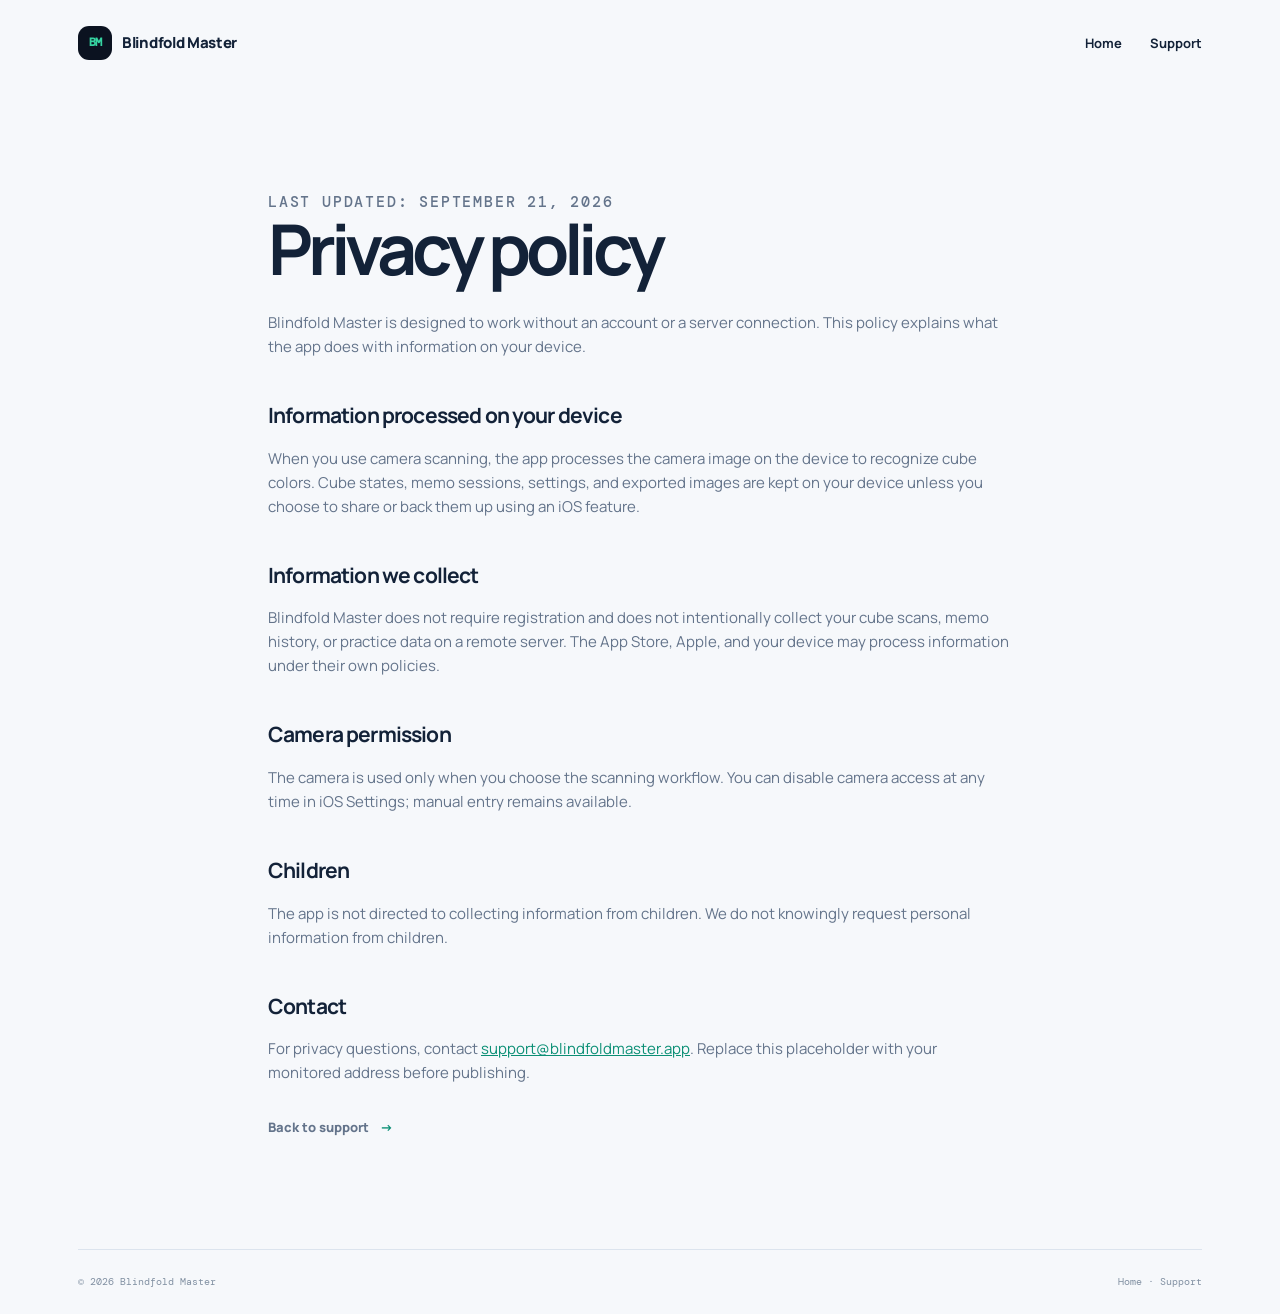
==== support/privacy.html @ 86be404f "Create Blindfold Master marketing and support site" ====
<!doctype html>
<html lang="en">
<head><meta charset="utf-8"><meta name="viewport" content="width=device-width, initial-scale=1"><meta name="description" content="Privacy policy for Blindfold Master."><title>Privacy Policy — Blindfold Master</title><link rel="stylesheet" href="../styles.css"></head>
<body>
  <header class="site-header"><a class="brand" href="../"><span class="brand-mark">BM</span><span>Blindfold Master</span></a><nav aria-label="Primary navigation"><a href="../">Home</a><a href="./">Support</a></nav></header>
  <main class="legal-page"><p class="eyebrow">Last updated: September 21, 2026</p><h1>Privacy policy</h1><p>Blindfold Master is designed to work without an account or a server connection. This policy explains what the app does with information on your device.</p><h2>Information processed on your device</h2><p>When you use camera scanning, the app processes the camera image on the device to recognize cube colors. Cube states, memo sessions, settings, and exported images are kept on your device unless you choose to share or back them up using an iOS feature.</p><h2>Information we collect</h2><p>Blindfold Master does not require registration and does not intentionally collect your cube scans, memo history, or practice data on a remote server. The App Store, Apple, and your device may process information under their own policies.</p><h2>Camera permission</h2><p>The camera is used only when you choose the scanning workflow. You can disable camera access at any time in iOS Settings; manual entry remains available.</p><h2>Children</h2><p>The app is not directed to collecting information from children. We do not knowingly request personal information from children.</p><h2>Contact</h2><p>For privacy questions, contact <a href="mailto:support@blindfoldmaster.app">support@blindfoldmaster.app</a>. Replace this placeholder with your monitored address before publishing.</p><p><a class="text-link" href="./">Back to support <span>→</span></a></p></main>
  <footer class="site-footer"><span>© 2026 Blindfold Master</span><span><a href="../">Home</a> · <a href="./">Support</a></span></footer>
</body>
</html>
---- styles.css ----
@import url('https://fonts.googleapis.com/css2?family=DM+Mono:wght@400;500&family=Manrope:wght@400;500;600;700;800&display=swap');
:root{--ink:#132238;--muted:#64748b;--paper:#f6f8fb;--card:#fff;--line:#dce4ee;--accent:#36d3a1;--accent-deep:#0b8f75;--dark:#0b1220;--orange:#ff9b5f}*{box-sizing:border-box}html{scroll-behavior:smooth}body{margin:0;background:var(--paper);color:var(--ink);font-family:Manrope,system-ui,-apple-system,sans-serif;line-height:1.6}a{color:inherit;text-decoration:none}.site-header{align-items:center;display:flex;justify-content:space-between;margin:auto;max-width:1180px;padding:26px 28px}.brand{align-items:center;display:flex;font-size:15px;font-weight:800;gap:10px;letter-spacing:-.02em}.brand-mark{align-items:center;background:var(--dark);border-radius:11px;color:var(--accent);display:inline-flex;font-family:'DM Mono',monospace;font-size:12px;height:34px;justify-content:center;letter-spacing:-.12em;width:34px}.site-header nav{display:flex;gap:28px;font-size:13px;font-weight:700}.site-header nav a,.text-link,.support-links a{transition:color .2s ease}.site-header nav a:hover,.text-link:hover,.support-links a:hover{color:var(--accent-deep)}.hero{align-items:center;display:grid;gap:64px;grid-template-columns:1.05fr .95fr;margin:auto;max-width:1180px;min-height:610px;padding:64px 28px 82px}.eyebrow{color:var(--accent-deep);font-family:'DM Mono',monospace;font-size:11px;font-weight:500;letter-spacing:.12em;margin:0 0 18px;text-transform:uppercase}.hero h1,.support-hero h1,.legal-page h1{font-size:clamp(48px,7vw,82px);letter-spacing:-.075em;line-height:.99;margin:0 0 28px}.hero h1 em{color:var(--accent-deep);font-style:normal}.lede{color:var(--muted);font-size:17px;max-width:600px}.hero-actions{display:flex;flex-wrap:wrap;gap:12px;margin:34px 0 16px}.button{border-radius:100px;display:inline-block;font-size:13px;font-weight:800;padding:13px 20px;transition:transform .2s ease,box-shadow .2s ease}.button:hover{box-shadow:0 8px 20px #1322381c;transform:translateY(-2px)}.button.primary{background:var(--dark);color:#fff}.button.secondary{border:1px solid var(--line);background:#fff}.microcopy{color:#8491a3;font-family:'DM Mono',monospace;font-size:10px}.hero-card{background:var(--dark);border-radius:28px;box-shadow:0 24px 60px #13223820;min-height:420px;overflow:hidden;padding:34px;position:relative}.hero-card:after{background:radial-gradient(circle,var(--accent) 0,transparent 65%);content:'';height:360px;opacity:.16;position:absolute;right:-80px;top:-90px;width:360px}.cube-orbit{height:300px;position:relative;transform:rotate(-12deg);width:100%}.cube-face{display:grid;gap:5px;grid-template-columns:repeat(3,1fr);padding:6px;position:absolute}.cube-face i{border-radius:4px;display:block;height:42px;width:42px}.face-top{left:76px;top:44px;transform:skewX(-32deg) rotate(0deg);z-index:2}.face-front{left:54px;top:151px;transform:skewY(31deg);z-index:3}.face-right{left:200px;top:151px;transform:skewY(-31deg);z-index:3}.face-top i{background:var(--accent)}.face-front i{background:#f7f3e8}.face-right i{background:var(--orange)}.cube-face i:nth-child(2n){filter:brightness(.84)}.hero-card-caption{align-items:center;border-top:1px solid #ffffff1a;bottom:0;color:#d6dfec;display:flex;font-family:'DM Mono',monospace;font-size:11px;gap:9px;left:34px;padding:20px 0;position:absolute;right:34px}.hero-card-caption strong{color:var(--accent);font-weight:500;margin-left:auto}.status-dot{background:var(--accent);border-radius:50%;height:7px;width:7px}.stats{border-bottom:1px solid var(--line);border-top:1px solid var(--line);display:grid;grid-template-columns:repeat(4,1fr);margin:auto;max-width:1124px}.stats div{border-right:1px solid var(--line);padding:26px 20px}.stats div:last-child{border:0}.stats strong{display:block;font-size:28px;letter-spacing:-.05em}.stats span{color:var(--muted);font-family:'DM Mono',monospace;font-size:10px;text-transform:uppercase}.section{margin:auto;max-width:1180px;padding:115px 28px}.section-heading{max-width:630px}.section h2,.closing h2{font-size:clamp(34px,5vw,54px);letter-spacing:-.065em;line-height:1.06;margin:0 0 20px}.section-heading>p:last-child,.closing>p:not(.eyebrow){color:var(--muted);font-size:16px}.feature-grid{display:grid;gap:16px;grid-template-columns:repeat(2,1fr);margin-top:56px}.feature{background:var(--card);border:1px solid var(--line);border-radius:18px;padding:28px}.feature-number{color:var(--accent-deep);font-family:'DM Mono',monospace;font-size:11px}.feature h3{font-size:20px;letter-spacing:-.035em;margin:28px 0 10px}.feature p{color:var(--muted);font-size:14px;margin:0;max-width:440px}.workflow{align-items:center;background:var(--dark);color:#fff;display:grid;gap:70px;grid-template-columns:1fr 1fr;max-width:none;padding-left:max(28px,calc((100% - 1124px)/2));padding-right:max(28px,calc((100% - 1124px)/2))}.workflow-copy{max-width:530px}.workflow .eyebrow{color:var(--accent)}.workflow h2{margin-bottom:24px}.workflow-copy>p:not(.eyebrow){color:#a8b6c9;font-size:15px}.workflow-list{border-top:1px solid #ffffff24}.workflow-list div{border-bottom:1px solid #ffffff24;display:flex;gap:30px;padding:20px 0}.workflow-list b{font-family:'DM Mono',monospace;font-size:12px;color:var(--accent);width:90px}.workflow-list span{color:#c5d0df;font-size:14px}.text-link{display:inline-block;font-size:13px;font-weight:800;margin-top:18px}.text-link span{color:var(--accent-deep);margin-left:8px}.workflow .text-link{color:#fff}.workflow .text-link span{color:var(--accent)}.closing{text-align:center}.closing>p:not(.eyebrow){margin:0 auto 28px;max-width:550px}.site-footer{border-top:1px solid var(--line);color:#8190a2;display:flex;font-family:'DM Mono',monospace;font-size:10px;justify-content:space-between;margin:auto;max-width:1124px;padding:24px 0}.support-page{margin:auto;max-width:1124px;padding:90px 28px 110px}.support-hero{max-width:650px;padding-bottom:64px}.support-hero h1{font-size:clamp(48px,6vw,72px)}.support-grid{display:grid;gap:16px;grid-template-columns:repeat(2,1fr)}.support-card,.contact-card{background:var(--card);border:1px solid var(--line);border-radius:18px;padding:30px}.support-card h2,.contact-card h2,.legal-page h2{font-size:21px;letter-spacing:-.04em;margin:0 0 10px}.support-card p,.contact-card p,.legal-page p{color:var(--muted);font-size:14px;margin:0}..contact-card{margin-top:16px}.contact-card .button{margin-top:24px}.note{font-family:'DM Mono',monospace;font-size:10px!important;margin-top:16px}.support-links{font-family:'DM Mono',monospace;font-size:11px;margin:30px 0 0}.legal-page{margin:auto;max-width:800px;padding:90px 28px 110px}.legal-page h1{font-size:clamp(46px,6vw,70px)}.legal-page h2{margin-top:40px}.legal-page p{font-size:15px;margin-top:14px}.legal-page a:not(.text-link){color:var(--accent-deep);text-decoration:underline}@media(max-width:760px){.site-header{padding:20px}.site-header nav{gap:14px}.hero{display:block;min-height:auto;padding-top:56px}.hero-card{margin-top:54px}.stats{grid-template-columns:repeat(2,1fr);margin:0 20px}.stats div:nth-child(2){border-right:0}.stats div:nth-child(-n+2){border-bottom:1px solid var(--line)}.section{padding:78px 20px}.feature-grid,.support-grid,.workflow{grid-template-columns:1fr}.workflow{padding-left:20px;padding-right:20px}.workflow-list{margin-top:10px}.site-footer{margin:0 20px}.support-page,.legal-page{padding-left:20px;padding-right:20px}}
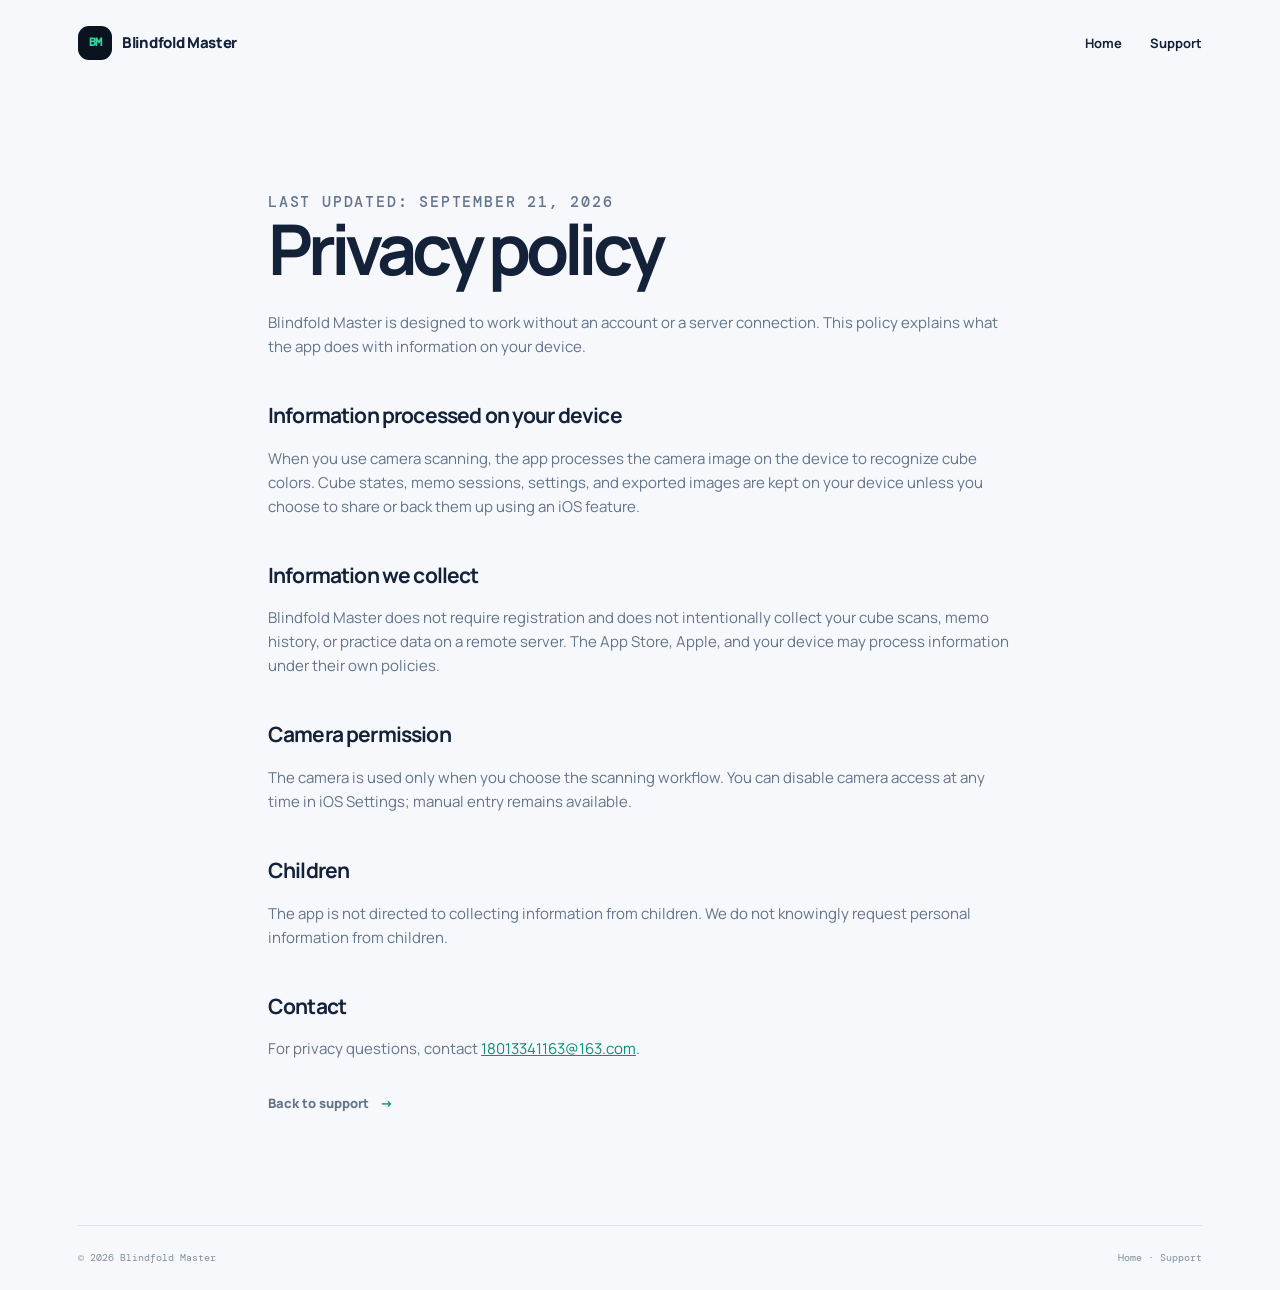
==== commit f0323567: "Set public support email address" ====
--- a/support/privacy.html
+++ b/support/privacy.html
@@ -3,7 +3,7 @@
 <head><meta charset="utf-8"><meta name="viewport" content="width=device-width, initial-scale=1"><meta name="description" content="Privacy policy for Blindfold Master."><title>Privacy Policy — Blindfold Master</title><link rel="stylesheet" href="../styles.css"></head>
 <body>
   <header class="site-header"><a class="brand" href="../"><span class="brand-mark">BM</span><span>Blindfold Master</span></a><nav aria-label="Primary navigation"><a href="../">Home</a><a href="./">Support</a></nav></header>
-  <main class="legal-page"><p class="eyebrow">Last updated: September 21, 2026</p><h1>Privacy policy</h1><p>Blindfold Master is designed to work without an account or a server connection. This policy explains what the app does with information on your device.</p><h2>Information processed on your device</h2><p>When you use camera scanning, the app processes the camera image on the device to recognize cube colors. Cube states, memo sessions, settings, and exported images are kept on your device unless you choose to share or back them up using an iOS feature.</p><h2>Information we collect</h2><p>Blindfold Master does not require registration and does not intentionally collect your cube scans, memo history, or practice data on a remote server. The App Store, Apple, and your device may process information under their own policies.</p><h2>Camera permission</h2><p>The camera is used only when you choose the scanning workflow. You can disable camera access at any time in iOS Settings; manual entry remains available.</p><h2>Children</h2><p>The app is not directed to collecting information from children. We do not knowingly request personal information from children.</p><h2>Contact</h2><p>For privacy questions, contact <a href="mailto:support@blindfoldmaster.app">support@blindfoldmaster.app</a>. Replace this placeholder with your monitored address before publishing.</p><p><a class="text-link" href="./">Back to support <span>→</span></a></p></main>
+  <main class="legal-page"><p class="eyebrow">Last updated: September 21, 2026</p><h1>Privacy policy</h1><p>Blindfold Master is designed to work without an account or a server connection. This policy explains what the app does with information on your device.</p><h2>Information processed on your device</h2><p>When you use camera scanning, the app processes the camera image on the device to recognize cube colors. Cube states, memo sessions, settings, and exported images are kept on your device unless you choose to share or back them up using an iOS feature.</p><h2>Information we collect</h2><p>Blindfold Master does not require registration and does not intentionally collect your cube scans, memo history, or practice data on a remote server. The App Store, Apple, and your device may process information under their own policies.</p><h2>Camera permission</h2><p>The camera is used only when you choose the scanning workflow. You can disable camera access at any time in iOS Settings; manual entry remains available.</p><h2>Children</h2><p>The app is not directed to collecting information from children. We do not knowingly request personal information from children.</p><h2>Contact</h2><p>For privacy questions, contact <a href="mailto:18013341163@163.com">18013341163@163.com</a>.</p><p><a class="text-link" href="./">Back to support <span>→</span></a></p></main>
   <footer class="site-footer"><span>© 2026 Blindfold Master</span><span><a href="../">Home</a> · <a href="./">Support</a></span></footer>
 </body>
 </html>
